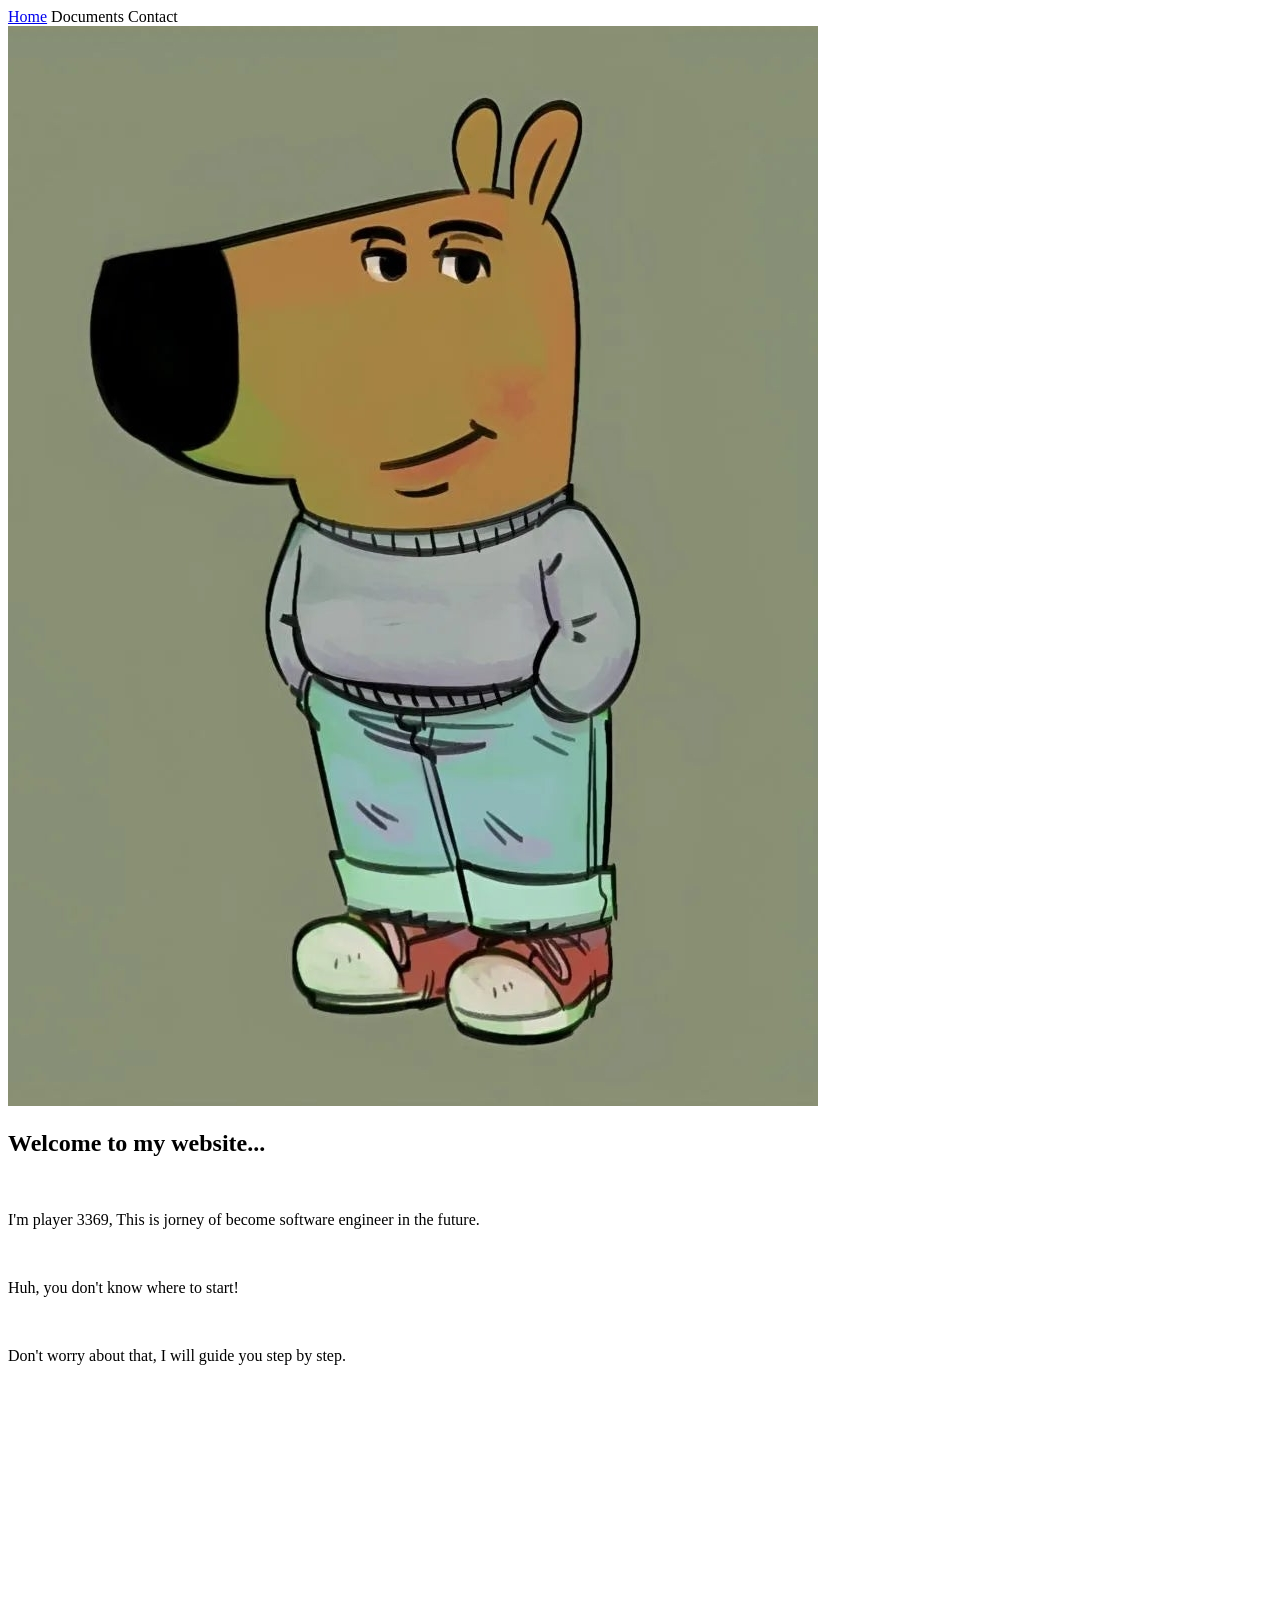
==== Portfolio/index.html @ 92fe3004 "Update web" ====
<!DOCTYPE html>
<html lang="en">
<head>
    <meta charset="UTF-8">
    <meta name="viewport" content="width=device-width, initial-scale=1.0">
    <meta name="author" content="Detbeed">
    <meta name="purpose" content="practice and learning design">
    <link rel="stylesheet" href="./CSS/index.css">
    <title>Detbeed</title>
    <!-- <script src="https://unpkg.com/bpmn-js@8.7.0/dist/bpmn-viewer.development.js"></script> -->
    <script src="JS/index.js"></script>
  </head>
<body>
    <header>
        <!-- <h1>Welcome</h1> -->
        <nav>
            <span> <a href="#HOME">Home</a></span>
            <span>Documents</span>
            <span>Contact</span>
        </nav>
        <!-- <div class="block"></div> -->
    </header>
    <main>
        <section id="HOME">
            <div class="div-flex-box">
                <div class="container">
                    <img src="Images/Admin.jpg" alt="Detbeed" id="user_img"> 
                </div>
                <div class="container block-text">
                <h2>Welcome to my website...</h2>
                <br>
                <p>I'm player 3369, This is jorney of become software engineer
                    in the future. 
                </p><br>
                <p>Huh, you don't know where to start!</p><br>
                <p>Don't worry about that, I will guide you step by step.</p>
                </div>
            </div>
        </section>
        <div class="flex">
          <canvas id="tutorial" width="800px" height="500"></canvas>
        </div>
        <section id="doc">
                <div class="block">
                  <canvas contextmenu="Goals">
                    <h2>Goals</h2>
                  </canvas>
                  <canvas>
                    <h2>Process</h2>
                  </canvas>
                  <canvas>
                    <h2>Work flow</h2>
                  </canvas>
                  <canvas>
                    <h2>Mindset</h2>
                  </canvas>

                </div>
                
        </section>
        <section></section>
    </main>
</body>
</html>
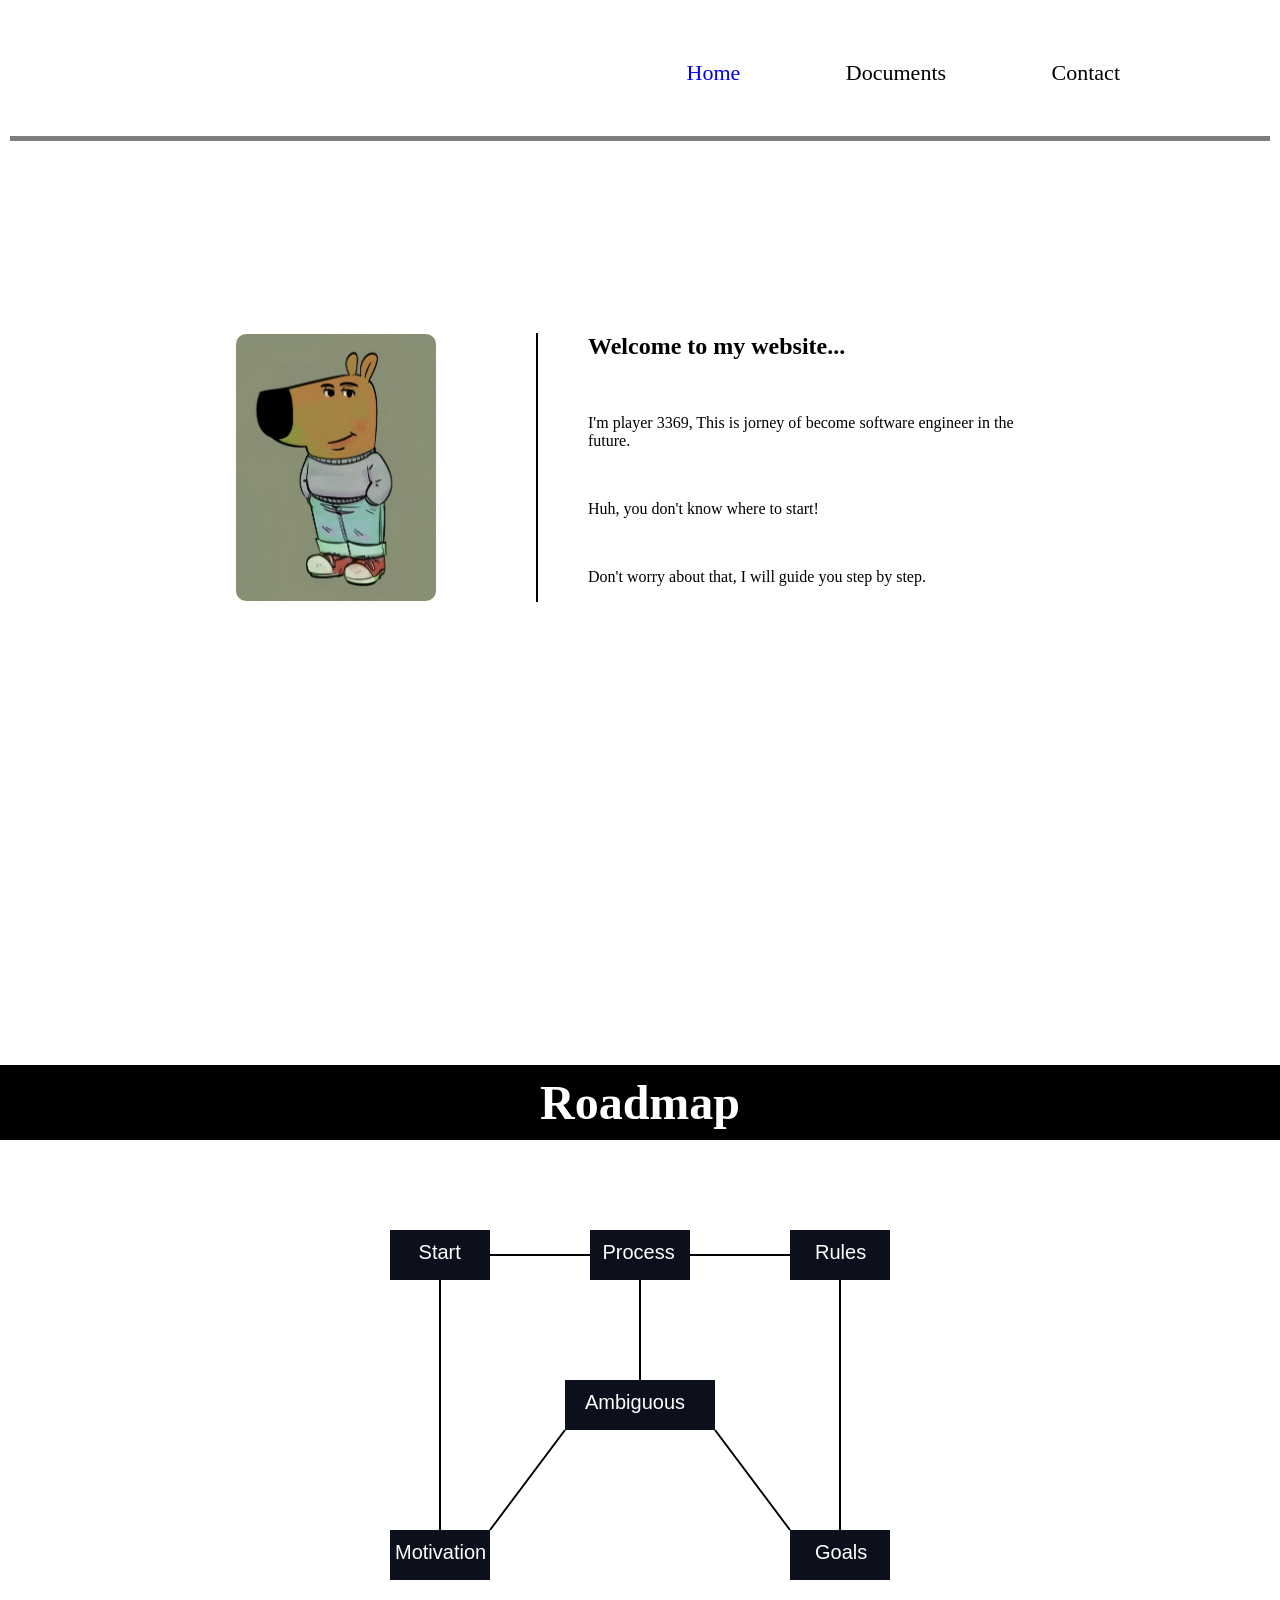
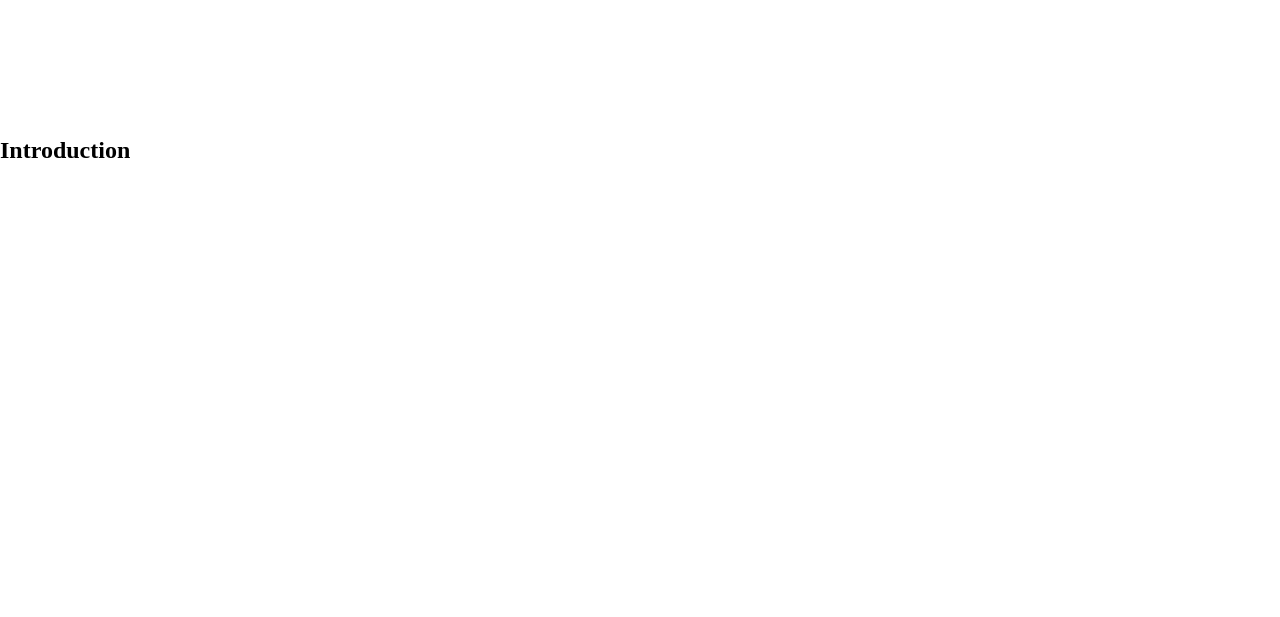
==== commit ed88acb6: "Add function lineText" ====
--- a/Portfolio/index.html
+++ b/Portfolio/index.html
@@ -37,28 +37,17 @@
                 </div>
             </div>
         </section>
-        <div class="flex">
-          <canvas id="tutorial" width="800px" height="500"></canvas>
-        </div>
-        <section id="doc">
-                <div class="block">
-                  <canvas contextmenu="Goals">
-                    <h2>Goals</h2>
-                  </canvas>
-                  <canvas>
-                    <h2>Process</h2>
-                  </canvas>
-                  <canvas>
-                    <h2>Work flow</h2>
-                  </canvas>
-                  <canvas>
-                    <h2>Mindset</h2>
-                  </canvas>
-
-                </div>
-                
+        <section id="roadmap">
+          <h1 class="roadmap-h1">Roadmap</h1>
+          <div class="line"></div>
+          <div class="flex">           
+            <canvas id="tutorial" width="800px" height="500"></canvas>
+          </div>
         </section>
-        <section></section>
-    </main>
+        <section id="Introduction">
+          <h1>Introduction</h1>
+          <div class="line"></div>
+        </section>
+      </main>
 </body>
 </html>
--- a/Portfolio/CSS/index.css
+++ b/Portfolio/CSS/index.css
@@ -0,0 +1,151 @@
+:root{
+    --x : 10px;
+    --larg-x: 50px;
+    --larg-larg-x: 8rem;
+    --h : 22px;
+    --larg-h: 110px;
+    --larg-larg-h: 12rem;
+    /* --background-hacker-color: rgb(11, 17, 10); */
+    /* --text-hacker-color: rgb(32, 220, 42); */
+    --purple-color: rgb(136, 61, 242);
+
+}
+*{
+    body, html{
+        font-family: 'JetBrains Mono Regular';
+        margin:0;
+        /* background-color: var(--purple-color); */
+        /* color:beige; */
+    }
+    header{
+        /* font-size: var(--larg-x); */
+        padding:var(--x);
+        padding-bottom:0;
+        
+        position: relative;
+       
+        /* color:aliceblue; */
+            
+    }
+    nav{
+        margin-bottom:0;
+    }
+    img{
+        width:200px;
+        border-radius:var(--x);
+    }
+    h2{
+        margin-top:0;
+    }
+    a{
+        text-decoration: none;
+    }
+    section{
+        width:100%;
+        height:500px;
+        padding-top:var(--larg-larg-h);
+        /* background-color: red; */
+    }
+}
+.line{
+    width: 0;
+    height:10px;
+    background: red;
+    transition: width 1s;
+}
+.flex{
+    display: flex;
+}
+/* Header - Nav */
+nav{
+    font-size: var(--h);
+    padding: var(--larg-x);
+    margin-bottom:0;
+    text-align: end;
+    border-bottom: 5px solid rgba(0, 0, 0, 0.511);
+    
+}
+nav>span{
+    margin-right: var(--larg-x);
+    padding-right:var(--larg-x);
+    border-right: 2px solid var(--text-hacker-color);
+}
+a:active{
+    color:var(--purple-color);
+}
+a:visited{
+    color:rgba(0, 0, 0, 0.853);
+}
+
+/* Body */
+#user_img{
+    height:100%;
+    /* position: absolute; */
+    
+}
+.div-flex-box{
+    display: flex;
+    align-items: center;
+    justify-content: center;
+    flex-grow: 1;
+    width:80%;
+    /* margin-top:var(--larg-larg-x); */
+}
+.container{
+    width:100%;
+    /* height:300px; */
+    margin:0;
+    padding:0;
+    justify-content: end;
+    display: flex;
+}
+.container:last-child{
+    padding:0;
+
+    margin-left:100px;
+    padding-left:var(--larg-x);
+    
+    justify-content: start;   
+    border-left:2px solid black;
+}
+.block-text{
+    display: block;
+}
+/* Documents */
+section#doc{
+    padding:0;
+    margin-top: var(--larg-x);
+    color:white;
+    height:600px;
+}
+
+.block{
+    width: 100%;
+    height:100%;
+    position: relative;
+    background-color: red;
+    margin:0;
+    /* position: absolute; */
+    display: flex;
+    justify-content: space-between;
+    align-items: center;
+}
+
+
+/* roadmap */
+section#roadmap h1{
+    font-size: 3rem;
+    text-align: center;
+    background-color: black;
+    color:white;
+    padding-top: var(--x);
+    padding-bottom: var(--x);
+    margin-bottom:0;
+}
+
+canvas{
+    /* border: 1px solid black; */
+    /* background-color: black; */
+    color:white; 
+    margin: auto;
+}
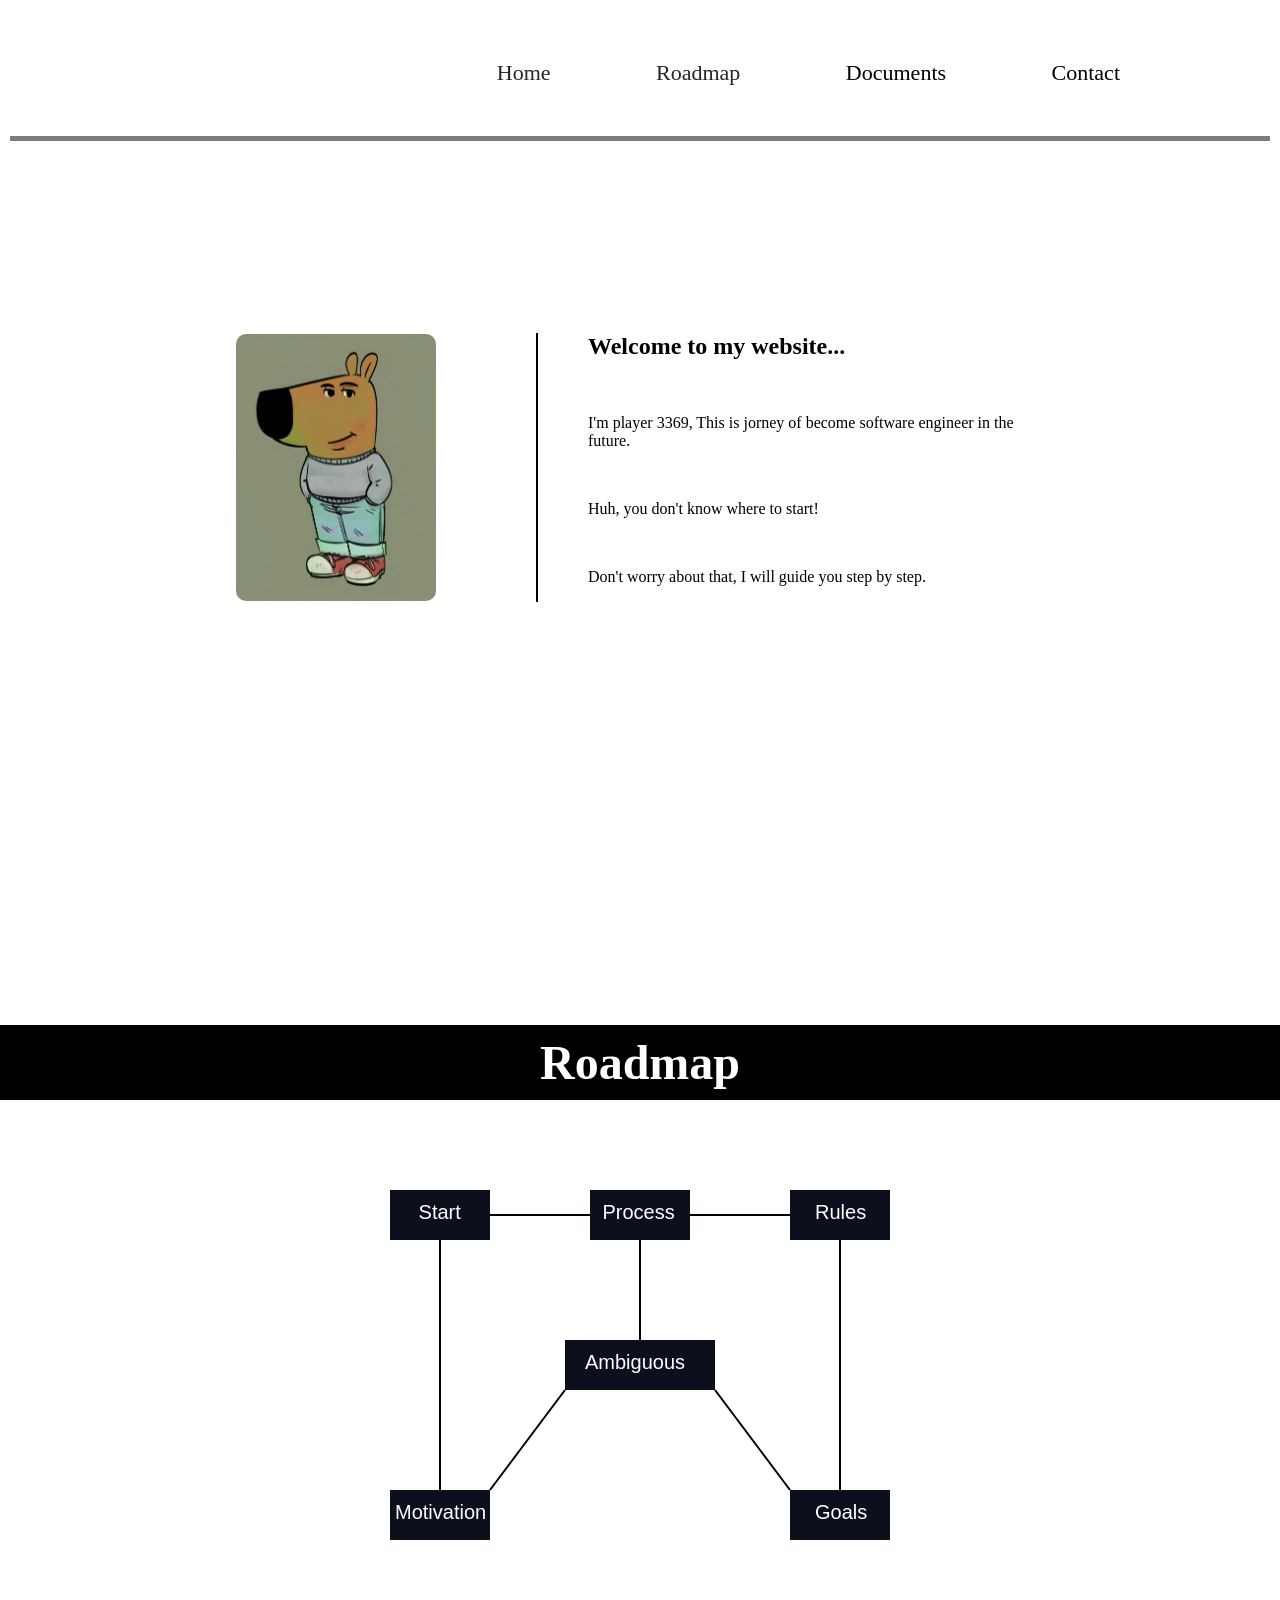
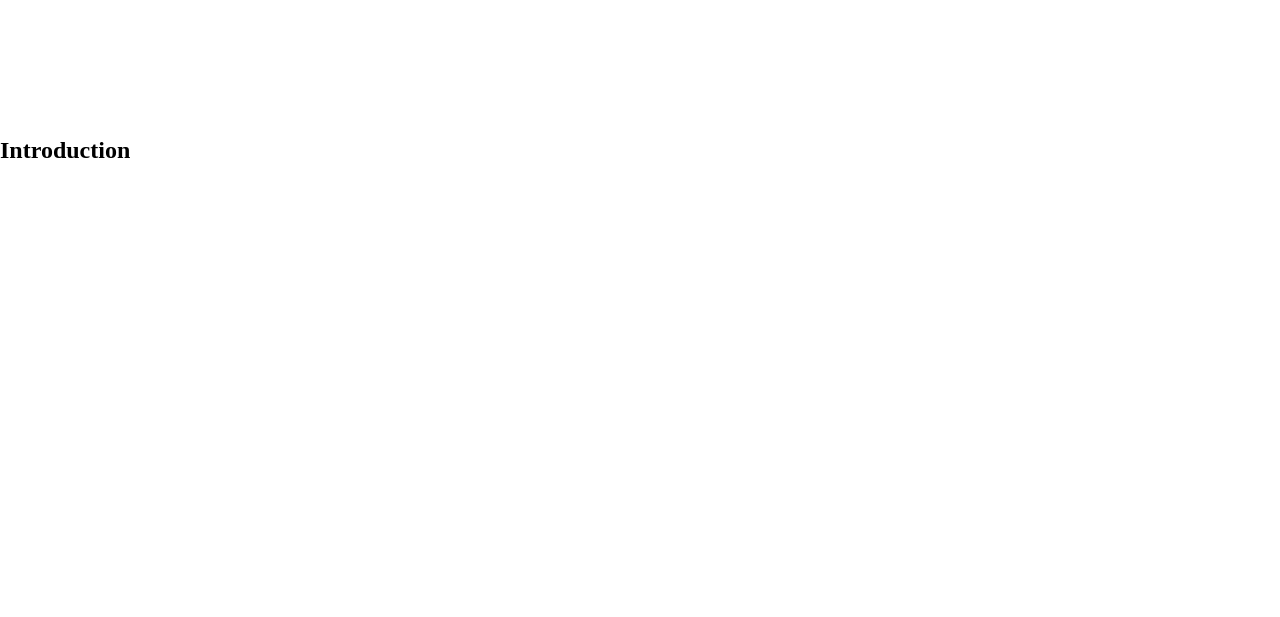
==== commit 3829e968: "Add smooth-scroll" ====
--- a/Portfolio/index.html
+++ b/Portfolio/index.html
@@ -14,7 +14,8 @@
     <header>
         <!-- <h1>Welcome</h1> -->
         <nav>
-            <span> <a href="#HOME">Home</a></span>
+            <span><a class ="smooth-scroll" href="#HOME">Home</a></span>
+            <span><a class ="smooth-scroll" href="#roadmap">Roadmap</a></span>
             <span>Documents</span>
             <span>Contact</span>
         </nav>
--- a/Portfolio/CSS/index.css
+++ b/Portfolio/CSS/index.css
@@ -8,6 +8,7 @@
     /* --background-hacker-color: rgb(11, 17, 10); */
     /* --text-hacker-color: rgb(32, 220, 42); */
     --purple-color: rgb(136, 61, 242);
+    --text-color :rgba(0, 0, 0, 0.853);
 
 }
 *{
@@ -39,6 +40,7 @@
     }
     a{
         text-decoration: none;
+        color:var(--text-color);
     }
     section{
         width:100%;
@@ -74,10 +76,14 @@
     color:var(--purple-color);
 }
 a:visited{
-    color:rgba(0, 0, 0, 0.853);
+    color:var(--text-color);
 }
 
 /* Body */
+/* HOME */
+section#HOME{
+    margin-bottom:var(--larg-larg-h);
+}
 #user_img{
     height:100%;
     /* position: absolute; */
@@ -133,6 +139,9 @@
 
 
 /* roadmap */
+section#roadmap{
+    padding-top:0;
+}
 section#roadmap h1{
     font-size: 3rem;
     text-align: center;
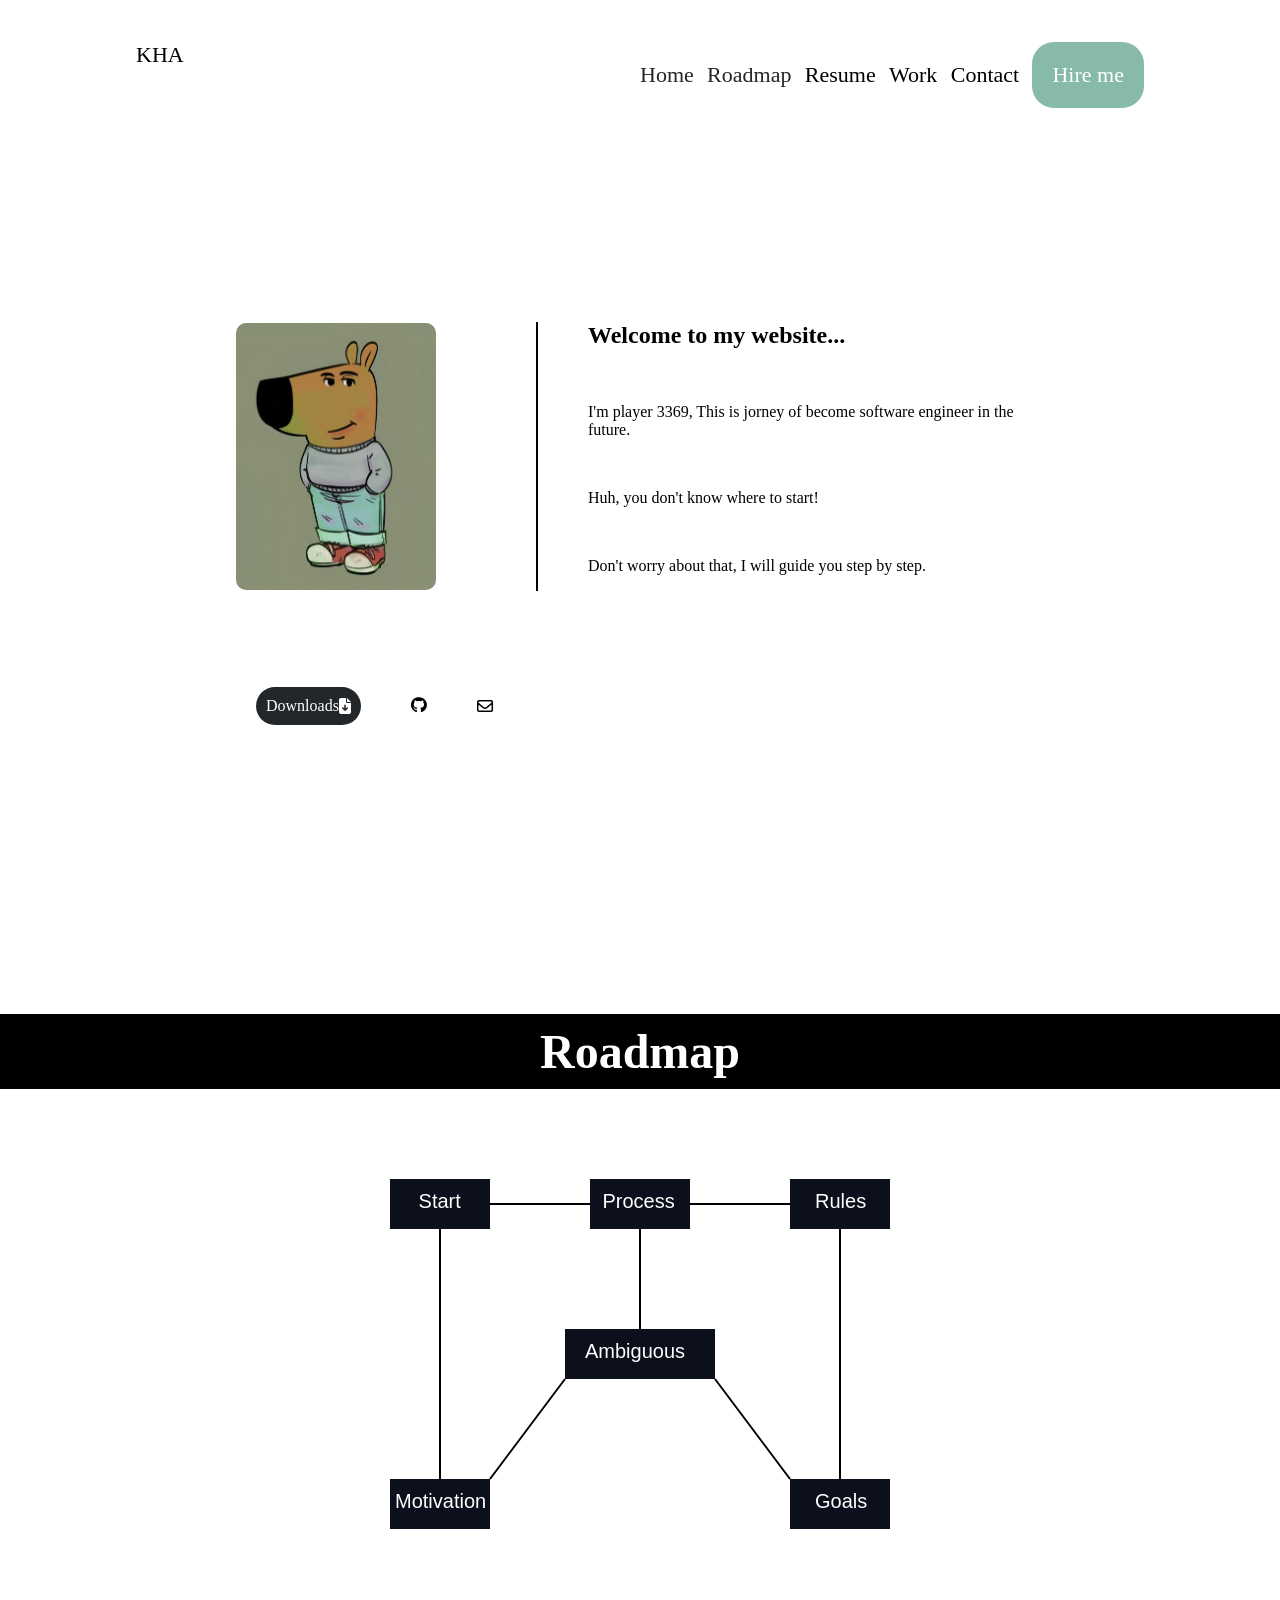
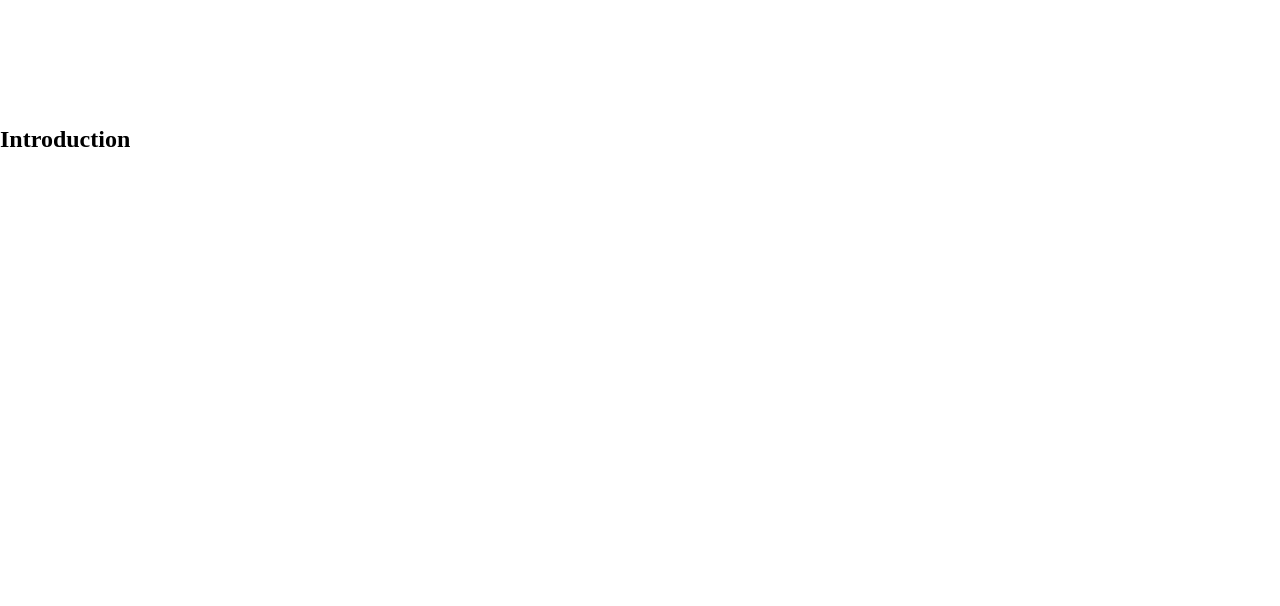
==== commit 310ff563: "Update web" ====
--- a/Portfolio/index.html
+++ b/Portfolio/index.html
@@ -6,7 +6,9 @@
     <meta name="author" content="Detbeed">
     <meta name="purpose" content="practice and learning design">
     <link rel="stylesheet" href="./CSS/index.css">
-    <title>Detbeed</title>
+    <link rel="shotcut icon" href="Images/logo.png">
+    <link rel="stylesheet" href="https://cdnjs.cloudflare.com/ajax/libs/font-awesome/6.7.2/css/all.min.css" integrity="sha512-Evv84Mr4kqVGRNSgIGL/F/aIDqQb7xQ2vcrdIwxfjThSH8CSR7PBEakCr51Ck+w+/U6swU2Im1vVX0SVk9ABhg==" crossorigin="anonymous" referrerpolicy="no-referrer" />
+    <title>No Times</title>
     <!-- <script src="https://unpkg.com/bpmn-js@8.7.0/dist/bpmn-viewer.development.js"></script> -->
     <script src="JS/index.js"></script>
   </head>
@@ -14,16 +16,23 @@
     <header>
         <!-- <h1>Welcome</h1> -->
         <nav>
-            <span><a class ="smooth-scroll" href="#HOME">Home</a></span>
-            <span><a class ="smooth-scroll" href="#roadmap">Roadmap</a></span>
-            <span>Documents</span>
-            <span>Contact</span>
+          <div class="flex flex-first">
+            <div>KHA</div>
+            <div class="flex flex-nav">
+              <span><a class ="smooth-scroll" href="#HOME">Home</a></span>
+              <span><a class ="smooth-scroll" href="#roadmap">Roadmap</a></span>
+              <span>Resume</span>
+              <span>Work</span>
+              <span>Contact</span>
+              <span id="hire-me">Hire me</span>
+            </div>
+          </div>
         </nav>
         <!-- <div class="block"></div> -->
     </header>
     <main>
         <section id="HOME">
-            <div class="div-flex-box">
+            <div class="flex flex-div-box">
                 <div class="container">
                     <img src="Images/Admin.jpg" alt="Detbeed" id="user_img"> 
                 </div>
@@ -36,6 +45,11 @@
                 <p>Huh, you don't know where to start!</p><br>
                 <p>Don't worry about that, I will guide you step by step.</p>
                 </div>
+            </div>
+            <div class="flex block">
+                <div class="flex-block flex">Downloads <i class="fa-solid fa-file-arrow-down"></i></div>
+                <div class="flex-block"><i class="fa-brands fa-github"></i></div>
+                <div class="flex-block flex"><i class="fa-regular fa-envelope"></i></div>
             </div>
         </section>
         <section id="roadmap">
--- a/Portfolio/CSS/index.css
+++ b/Portfolio/CSS/index.css
@@ -1,7 +1,7 @@
 :root{
     --x : 10px;
     --larg-x: 50px;
-    --larg-larg-x: 8rem;
+    --larg-larg-x: 6rem;
     --h : 22px;
     --larg-h: 110px;
     --larg-larg-h: 12rem;
@@ -9,7 +9,8 @@
     /* --text-hacker-color: rgb(32, 220, 42); */
     --purple-color: rgb(136, 61, 242);
     --text-color :rgba(0, 0, 0, 0.853);
-
+    --span-background-color: rgb(135, 186, 171);
+    --block-color: rgb(35, 39, 42);
 }
 *{
     body, html{
@@ -30,6 +31,10 @@
     }
     nav{
         margin-bottom:0;
+        width:80%;
+        margin:auto;
+        padding-top:var(--h);
+        margin-top:var(--x);
     }
     img{
         width:200px;
@@ -58,13 +63,23 @@
 .flex{
     display: flex;
 }
+.flex-first{
+    justify-content: space-between;
+    width: 100%;
+}
+.flex-nav{
+    justify-content: space-between;
+    width:50%;
+    align-content: center;
+    align-items: center;
+}
 /* Header - Nav */
 nav{
     font-size: var(--h);
-    padding: var(--larg-x);
+    padding: var(--h);
     margin-bottom:0;
     text-align: end;
-    border-bottom: 5px solid rgba(0, 0, 0, 0.511);
+    /* border-bottom: 5px solid rgba(0, 0, 0, 0.511); */
     
 }
 nav>span{
@@ -78,24 +93,48 @@
 a:visited{
     color:var(--text-color);
 }
-
+span#hire-me{
+    background-color: var(--span-background-color);
+    padding:20px;
+    border-radius:var(--h);
+    color:white;
+}
 /* Body */
 /* HOME */
 section#HOME{
     margin-bottom:var(--larg-larg-h);
+    
 }
 #user_img{
     height:100%;
     /* position: absolute; */
     
 }
-.div-flex-box{
-    display: flex;
+.flex-div-box{
     align-items: center;
     justify-content: center;
     flex-grow: 1;
     width:80%;
+    margin-bottom: var(--larg-larg-x);
     /* margin-top:var(--larg-larg-x); */
+}
+.flex-block{
+    align-content: center;
+    align-items: center;
+    margin-right:var(--larg-x);
+    /* background-color: var(--block-color); */
+    /* color:white; */
+    font-size:16px;
+    border-radius: 25px;
+}
+.flex-block:first-child{
+    background-color: var(--block-color);
+    color:white;
+    padding:10px;
+}
+.block{
+    width:60%;
+    margin:auto;
 }
 .container{
     width:100%;
@@ -125,17 +164,7 @@
     height:600px;
 }
 
-.block{
-    width: 100%;
-    height:100%;
-    position: relative;
-    background-color: red;
-    margin:0;
-    /* position: absolute; */
-    display: flex;
-    justify-content: space-between;
-    align-items: center;
-}
+
 
 
 /* roadmap */
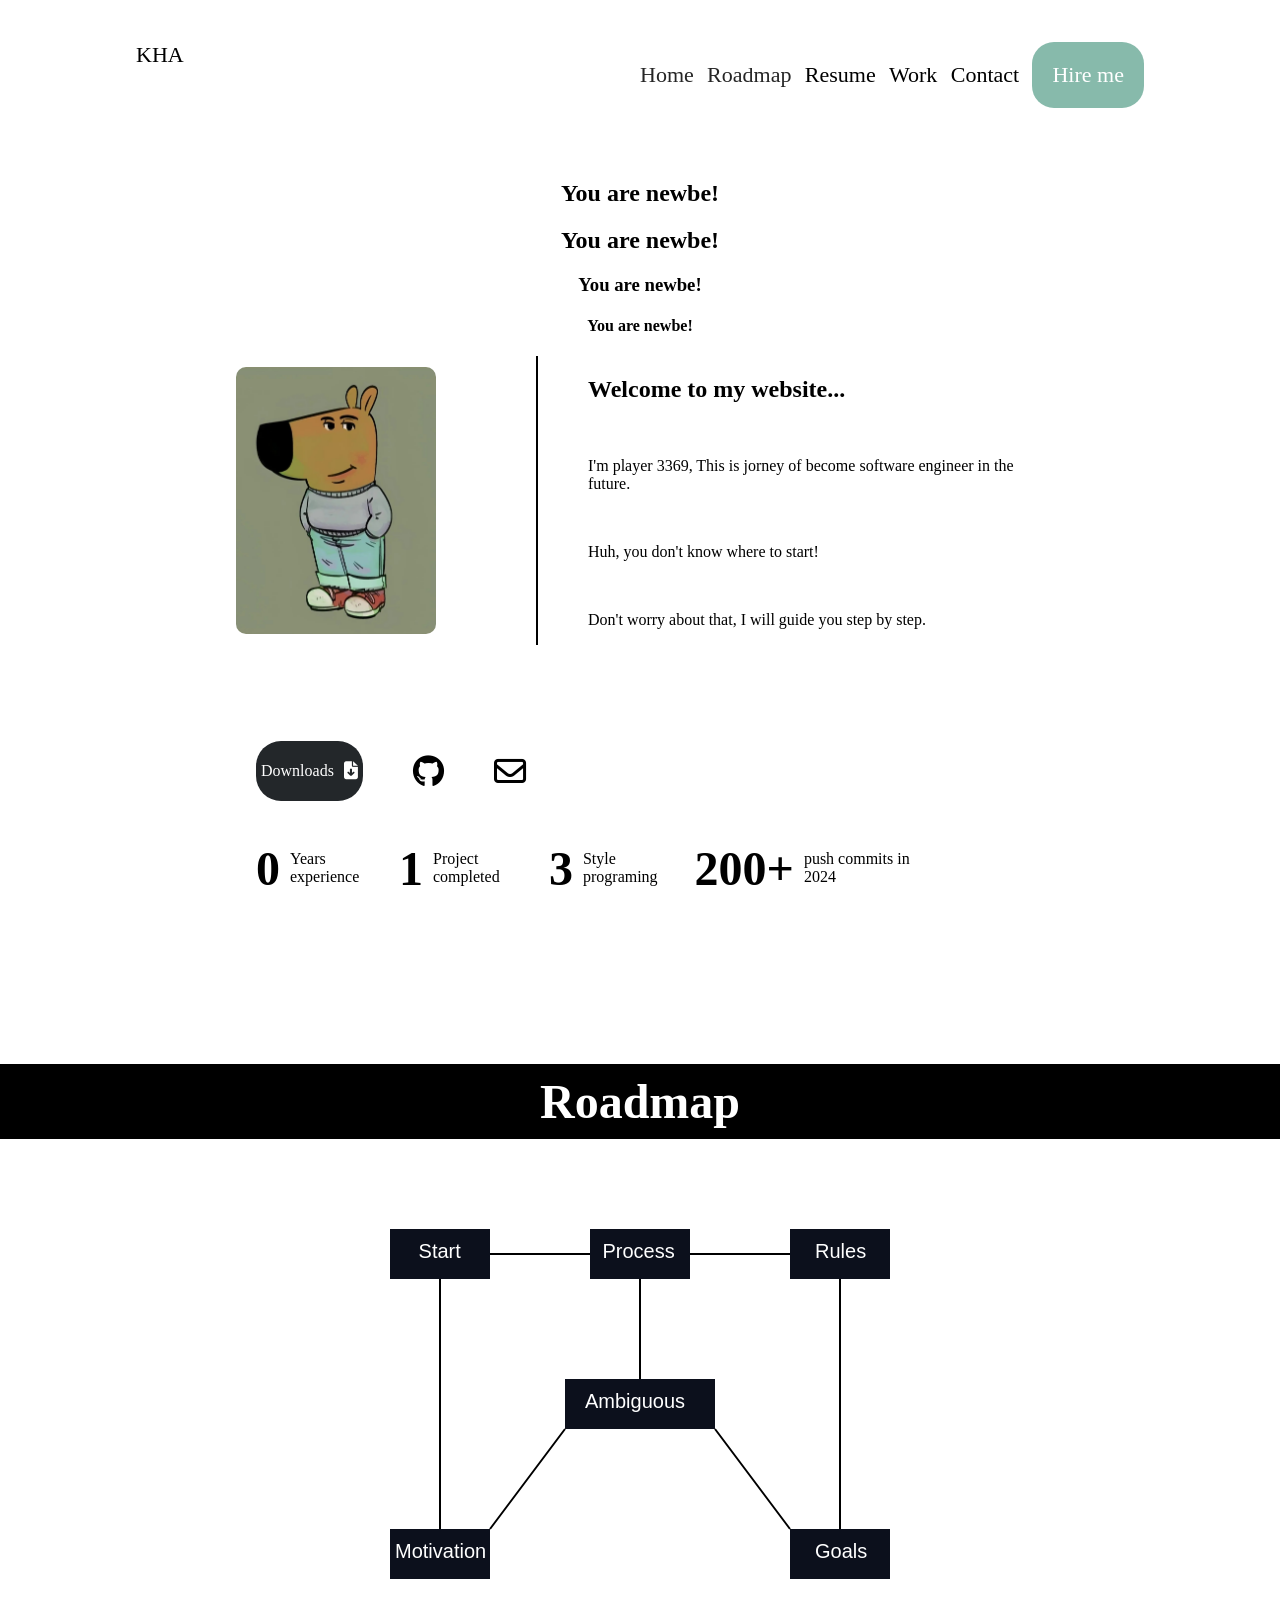
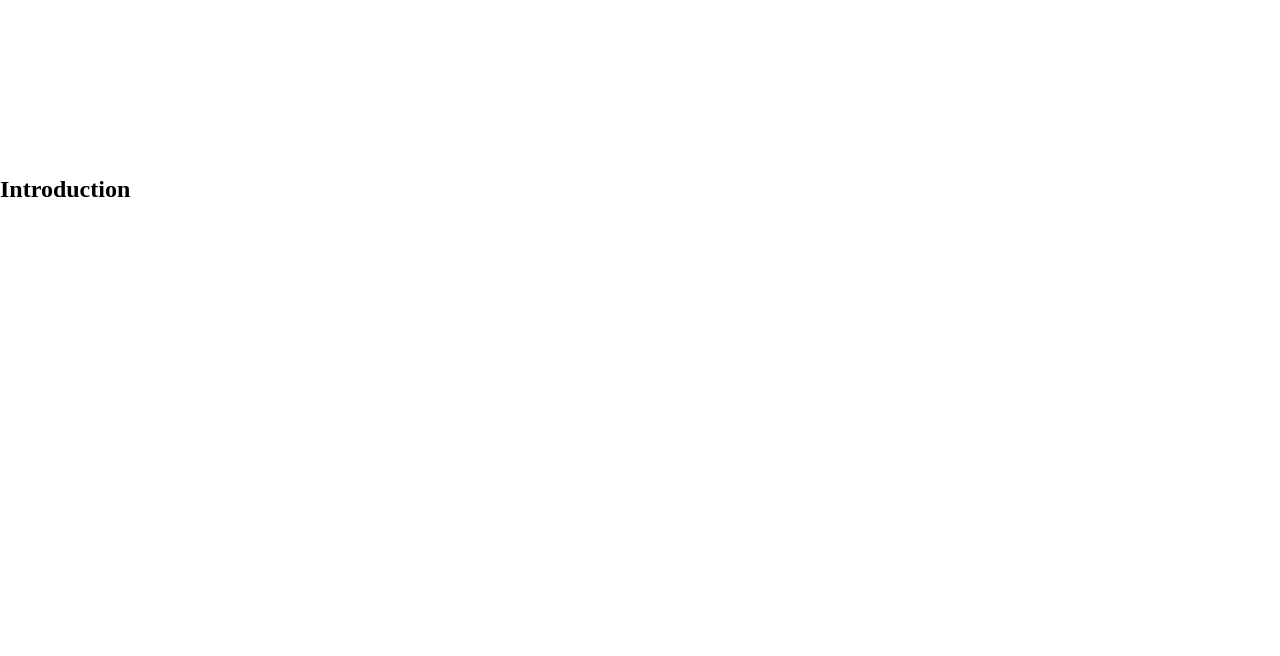
==== commit ef80af1c: "Update" ====
--- a/Portfolio/index.html
+++ b/Portfolio/index.html
@@ -32,12 +32,20 @@
     </header>
     <main>
         <section id="HOME">
+          <div style="text-align: center">
+              <h2>You are newbe!</h2>
+              <h1>You are newbe!</h1>
+              <h3>You are newbe!</h3>
+              <h4>You are newbe!</h4>
+          </div>
+
             <div class="flex flex-div-box">
+              
                 <div class="container">
                     <img src="Images/Admin.jpg" alt="Detbeed" id="user_img"> 
                 </div>
                 <div class="container block-text">
-                <h2>Welcome to my website...</h2>
+                <h1>Welcome to my website...</h1>
                 <br>
                 <p>I'm player 3369, This is jorney of become software engineer
                     in the future. 
@@ -47,9 +55,27 @@
                 </div>
             </div>
             <div class="flex block">
-                <div class="flex-block flex">Downloads <i class="fa-solid fa-file-arrow-down"></i></div>
+                <div class="flex-block flex"><p>Downloads</p><i style="margin-left: 10px; font-size:18px" class="fa-solid fa-file-arrow-down"></i></div>
                 <div class="flex-block"><i class="fa-brands fa-github"></i></div>
                 <div class="flex-block flex"><i class="fa-regular fa-envelope"></i></div>
+            </div>
+            <div class="flex block">
+              <div class="flex">
+                <h1 class="ex">0</h1>
+                <div class="flex-ex flex">Years experience</div>
+              </div>
+              <div class="flex">
+                <h1 class="ex">1</h1>
+                <div class="flex-ex flex">Project completed</div>
+              </div>
+              <div class="flex">
+                <h1 class="ex">3</h1>
+                <div class="flex-ex flex">Style programing</div>
+              </div>
+              <div class="flex">
+                <h1 class="ex">200+</h1>
+                <div class="flex-ex flex">push commits in 2024</div>
+              </div>
             </div>
         </section>
         <section id="roadmap">
--- a/Portfolio/CSS/index.css
+++ b/Portfolio/CSS/index.css
@@ -103,7 +103,11 @@
 /* HOME */
 section#HOME{
     margin-bottom:var(--larg-larg-h);
-    
+    padding-top:var(--larg-x);
+    padding-bottom:var(--larg-larg-h); 
+}
+i{
+    font-size:32px;
 }
 #user_img{
     height:100%;
@@ -130,12 +134,13 @@
 .flex-block:first-child{
     background-color: var(--block-color);
     color:white;
-    padding:10px;
+    padding:5px;
 }
 .block{
     width:60%;
     margin:auto;
 }
+
 .container{
     width:100%;
     /* height:300px; */
@@ -163,8 +168,14 @@
     color:white;
     height:600px;
 }
-
-
+.ex{
+    font-size:48px;
+}
+.flex-ex{
+    width:50%;
+    margin-left:var(--x);
+    align-items: center;
+}
 
 
 /* roadmap */
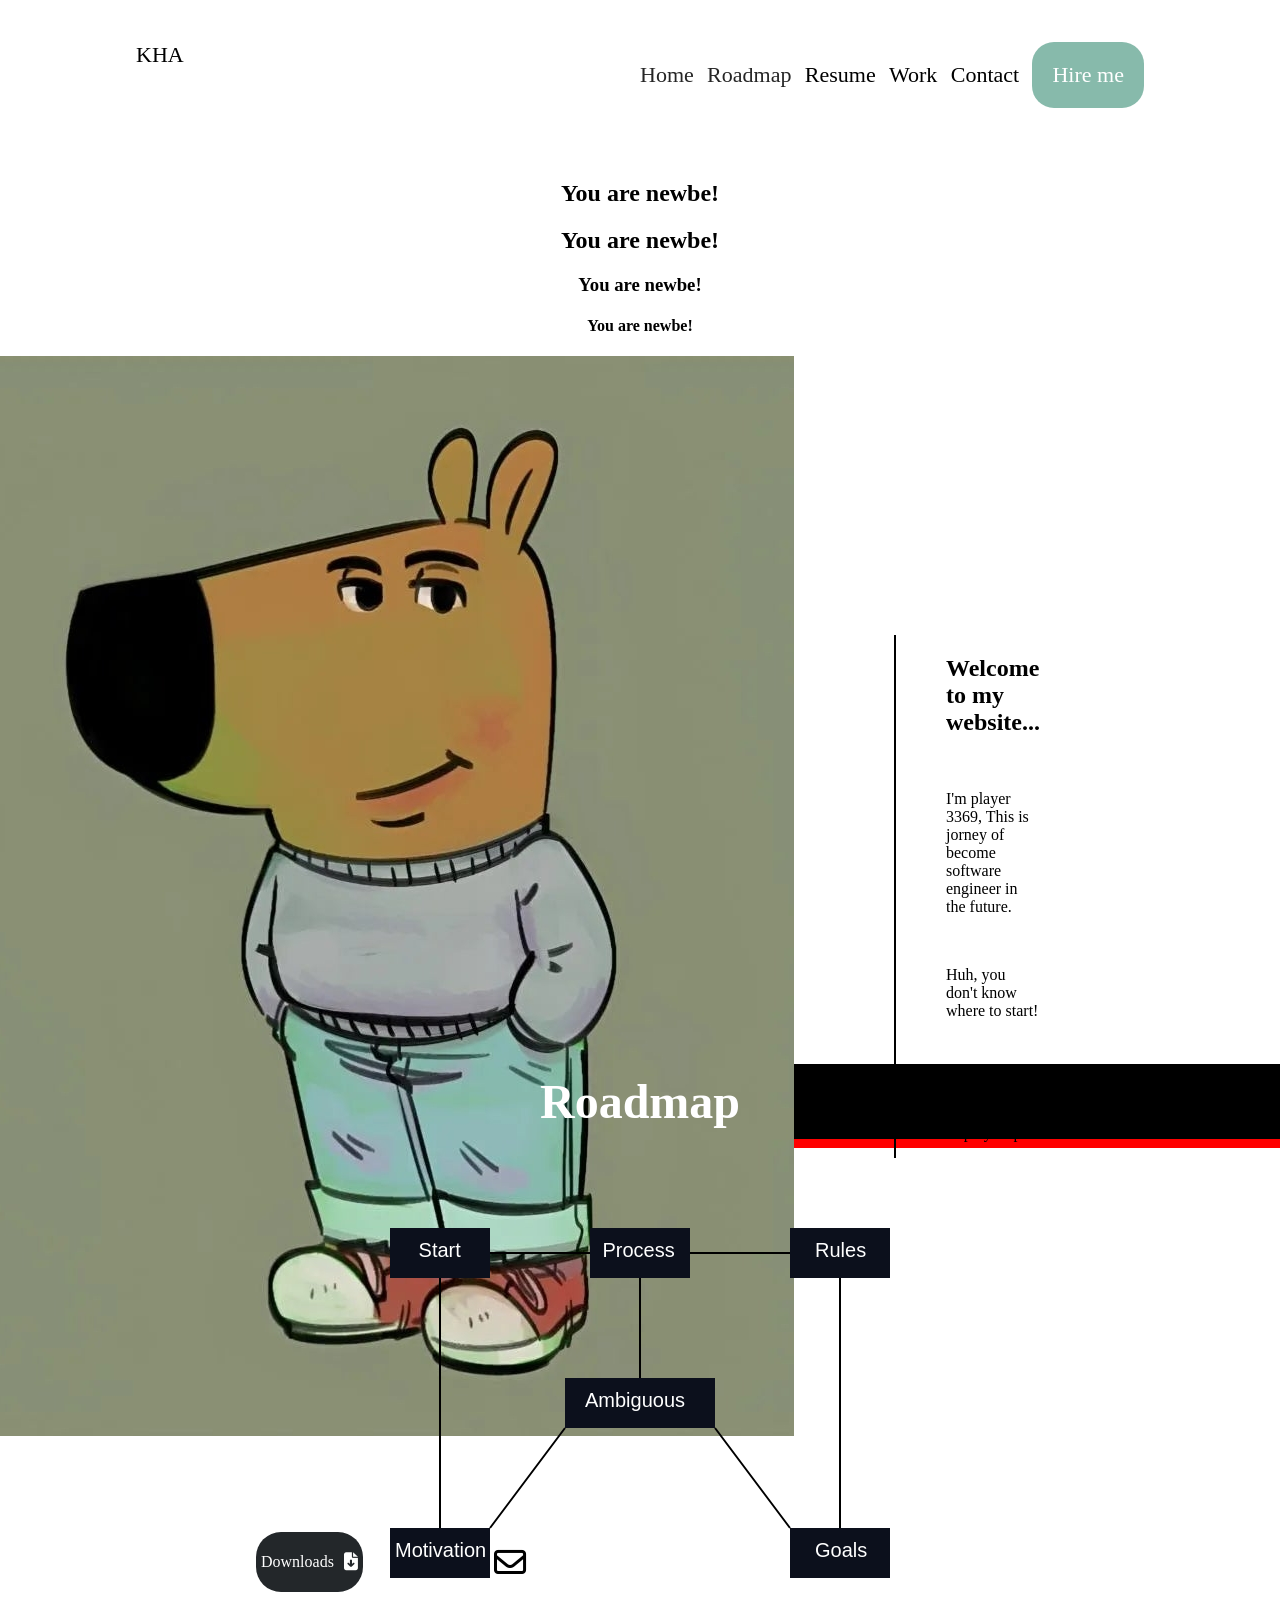
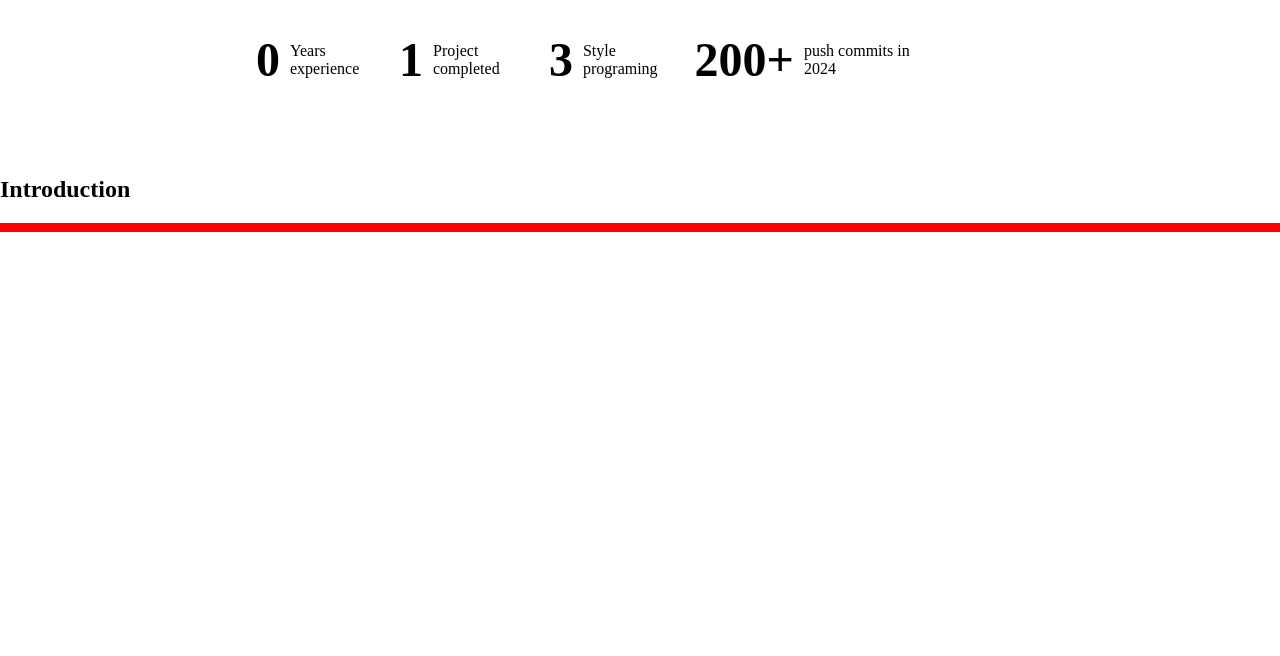
==== commit 9a35b1f9: "add grid css to design web" ====
--- a/Portfolio/index.html
+++ b/Portfolio/index.html
@@ -5,6 +5,7 @@
     <meta name="viewport" content="width=device-width, initial-scale=1.0">
     <meta name="author" content="Detbeed">
     <meta name="purpose" content="practice and learning design">
+    <link rel="stylesheet" href="CSS/reset.css">
     <link rel="stylesheet" href="./CSS/index.css">
     <link rel="shotcut icon" href="Images/logo.png">
     <link rel="stylesheet" href="https://cdnjs.cloudflare.com/ajax/libs/font-awesome/6.7.2/css/all.min.css" integrity="sha512-Evv84Mr4kqVGRNSgIGL/F/aIDqQb7xQ2vcrdIwxfjThSH8CSR7PBEakCr51Ck+w+/U6swU2Im1vVX0SVk9ABhg==" crossorigin="anonymous" referrerpolicy="no-referrer" />
--- a/Portfolio/CSS/index.css
+++ b/Portfolio/CSS/index.css
@@ -1,68 +1,11 @@
-:root{
-    --x : 10px;
-    --larg-x: 50px;
-    --larg-larg-x: 6rem;
-    --h : 22px;
-    --larg-h: 110px;
-    --larg-larg-h: 12rem;
-    /* --background-hacker-color: rgb(11, 17, 10); */
-    /* --text-hacker-color: rgb(32, 220, 42); */
-    --purple-color: rgb(136, 61, 242);
-    --text-color :rgba(0, 0, 0, 0.853);
-    --span-background-color: rgb(135, 186, 171);
-    --block-color: rgb(35, 39, 42);
+
+.line{
+    width: -1;
+    height:9px;
+    background: red;
+    transition: width 0s;
 }
-*{
-    body, html{
-        font-family: 'JetBrains Mono Regular';
-        margin:0;
-        /* background-color: var(--purple-color); */
-        /* color:beige; */
-    }
-    header{
-        /* font-size: var(--larg-x); */
-        padding:var(--x);
-        padding-bottom:0;
-        
-        position: relative;
-       
-        /* color:aliceblue; */
-            
-    }
-    nav{
-        margin-bottom:0;
-        width:80%;
-        margin:auto;
-        padding-top:var(--h);
-        margin-top:var(--x);
-    }
-    img{
-        width:200px;
-        border-radius:var(--x);
-    }
-    h2{
-        margin-top:0;
-    }
-    a{
-        text-decoration: none;
-        color:var(--text-color);
-    }
-    section{
-        width:100%;
-        height:500px;
-        padding-top:var(--larg-larg-h);
-        /* background-color: red; */
-    }
-}
-.line{
-    width: 0;
-    height:10px;
-    background: red;
-    transition: width 1s;
-}
-.flex{
-    display: flex;
-}
+
 .flex-first{
     justify-content: space-between;
     width: 100%;
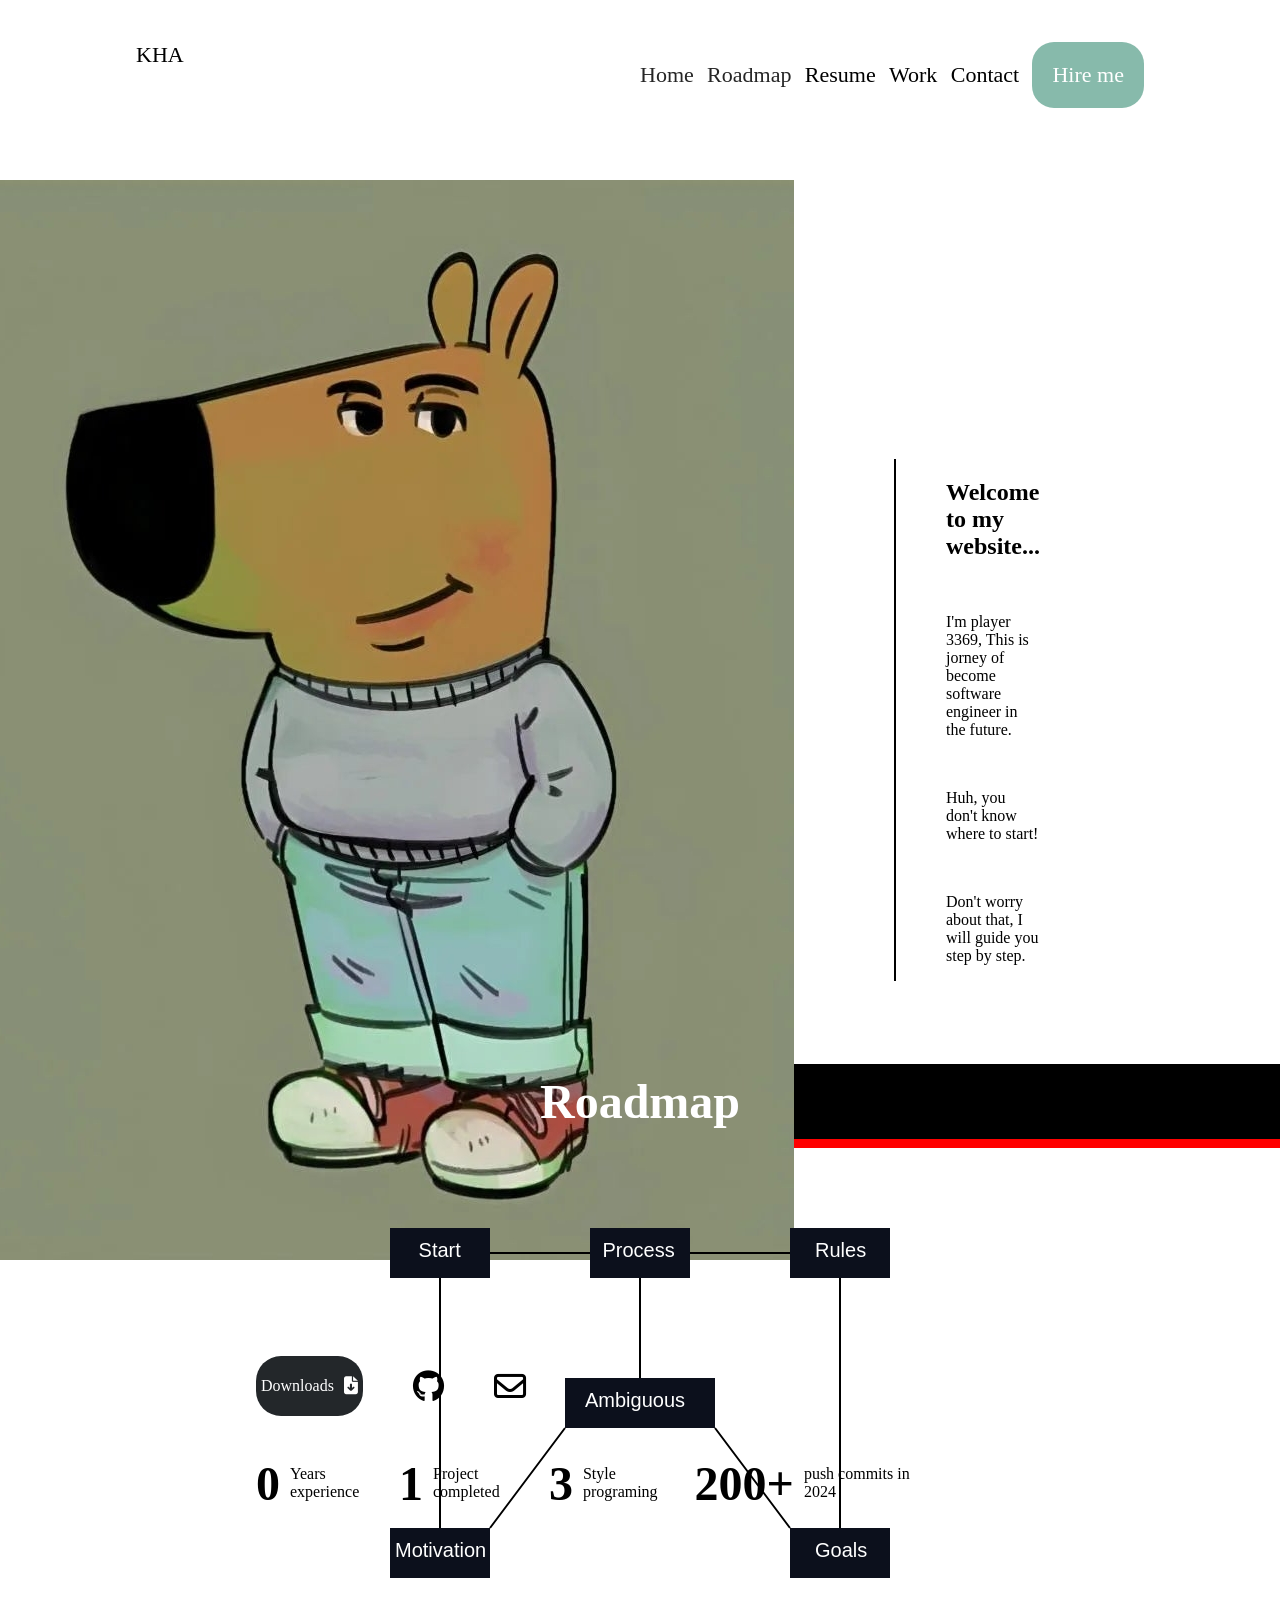
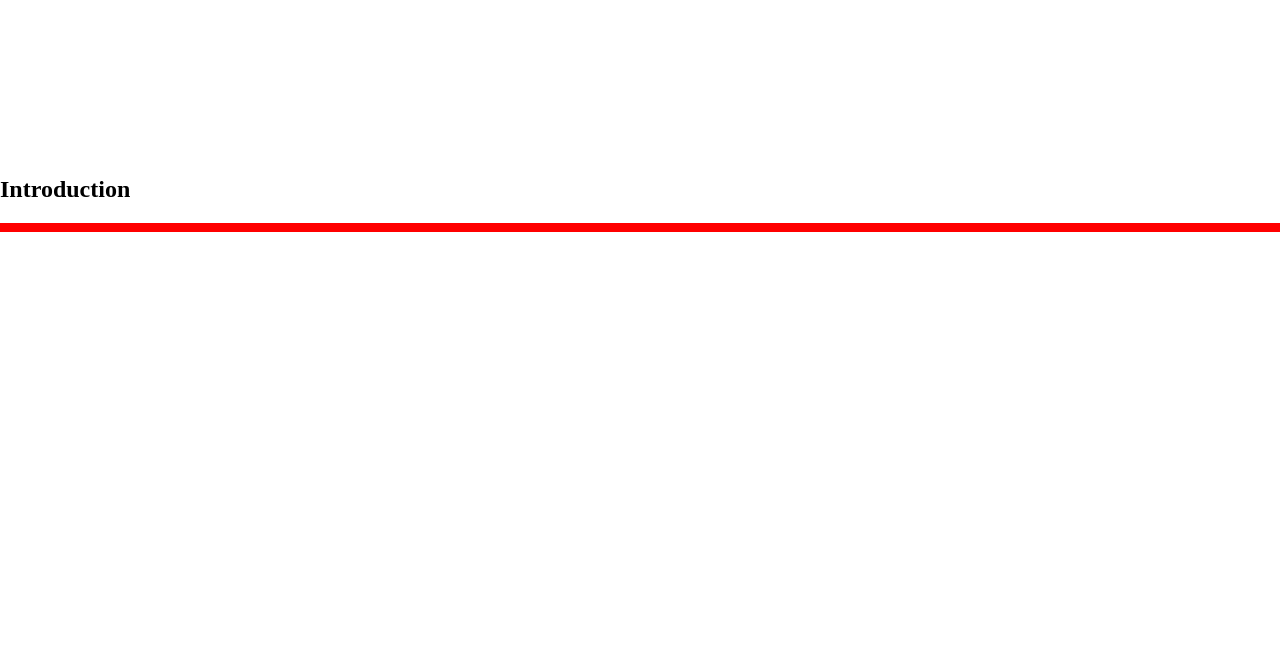
==== commit f949696d: "Add new intro" ====
--- a/Portfolio/index.html
+++ b/Portfolio/index.html
@@ -1,95 +1,92 @@
-<!DOCTYPE html>
-<html lang="en">
-<head>
-    <meta charset="UTF-8">
-    <meta name="viewport" content="width=device-width, initial-scale=1.0">
-    <meta name="author" content="Detbeed">
-    <meta name="purpose" content="practice and learning design">
-    <link rel="stylesheet" href="CSS/reset.css">
-    <link rel="stylesheet" href="./CSS/index.css">
-    <link rel="shotcut icon" href="Images/logo.png">
-    <link rel="stylesheet" href="https://cdnjs.cloudflare.com/ajax/libs/font-awesome/6.7.2/css/all.min.css" integrity="sha512-Evv84Mr4kqVGRNSgIGL/F/aIDqQb7xQ2vcrdIwxfjThSH8CSR7PBEakCr51Ck+w+/U6swU2Im1vVX0SVk9ABhg==" crossorigin="anonymous" referrerpolicy="no-referrer" />
-    <title>No Times</title>
-    <!-- <script src="https://unpkg.com/bpmn-js@8.7.0/dist/bpmn-viewer.development.js"></script> -->
-    <script src="JS/index.js"></script>
-  </head>
-<body>
-    <header>
-        <!-- <h1>Welcome</h1> -->
-        <nav>
-          <div class="flex flex-first">
-            <div>KHA</div>
-            <div class="flex flex-nav">
-              <span><a class ="smooth-scroll" href="#HOME">Home</a></span>
-              <span><a class ="smooth-scroll" href="#roadmap">Roadmap</a></span>
-              <span>Resume</span>
-              <span>Work</span>
-              <span>Contact</span>
-              <span id="hire-me">Hire me</span>
-            </div>
-          </div>
-        </nav>
-        <!-- <div class="block"></div> -->
-    </header>
-    <main>
-        <section id="HOME">
-          <div style="text-align: center">
-              <h2>You are newbe!</h2>
-              <h1>You are newbe!</h1>
-              <h3>You are newbe!</h3>
-              <h4>You are newbe!</h4>
-          </div>
-
-            <div class="flex flex-div-box">
-              
-                <div class="container">
-                    <img src="Images/Admin.jpg" alt="Detbeed" id="user_img"> 
-                </div>
-                <div class="container block-text">
-                <h1>Welcome to my website...</h1>
-                <br>
-                <p>I'm player 3369, This is jorney of become software engineer
-                    in the future. 
-                </p><br>
-                <p>Huh, you don't know where to start!</p><br>
-                <p>Don't worry about that, I will guide you step by step.</p>
-                </div>
-            </div>
-            <div class="flex block">
-                <div class="flex-block flex"><p>Downloads</p><i style="margin-left: 10px; font-size:18px" class="fa-solid fa-file-arrow-down"></i></div>
-                <div class="flex-block"><i class="fa-brands fa-github"></i></div>
-                <div class="flex-block flex"><i class="fa-regular fa-envelope"></i></div>
-            </div>
-            <div class="flex block">
-              <div class="flex">
-                <h1 class="ex">0</h1>
-                <div class="flex-ex flex">Years experience</div>
-              </div>
-              <div class="flex">
-                <h1 class="ex">1</h1>
-                <div class="flex-ex flex">Project completed</div>
-              </div>
-              <div class="flex">
-                <h1 class="ex">3</h1>
-                <div class="flex-ex flex">Style programing</div>
-              </div>
-              <div class="flex">
-                <h1 class="ex">200+</h1>
-                <div class="flex-ex flex">push commits in 2024</div>
-              </div>
-            </div>
-        </section>
-        <section id="roadmap">
-          <h1 class="roadmap-h1">Roadmap</h1>
-          <div class="line"></div>
-          <div class="flex">           
-            <canvas id="tutorial" width="800px" height="500"></canvas>
-          </div>
-        </section>
-        <section id="Introduction">
-          <h1>Introduction</h1>
-          <div class="line"></div>
-        </section>
-      </main>
-</body>
+<!DOCTYPE html>
+<html lang="en">
+<head>
+    <meta charset="UTF-8">
+    <meta name="viewport" content="width=device-width, initial-scale=1.0">
+    <meta name="author" content="Detbeed">
+    <meta name="purpose" content="practice and learning design">
+    <link rel="stylesheet" href="CSS/reset.css">
+    <link rel="stylesheet" href="./CSS/index.css">
+    <link rel="shotcut icon" href="Images/logo.png">
+    <link rel="stylesheet" href="https://cdnjs.cloudflare.com/ajax/libs/font-awesome/6.7.2/css/all.min.css" integrity="sha512-Evv84Mr4kqVGRNSgIGL/F/aIDqQb7xQ2vcrdIwxfjThSH8CSR7PBEakCr51Ck+w+/U6swU2Im1vVX0SVk9ABhg==" crossorigin="anonymous" referrerpolicy="no-referrer" />
+    <title>No Times</title>
+    <!-- <script src="https://unpkg.com/bpmn-js@8.7.0/dist/bpmn-viewer.development.js"></script> -->
+    <script src="JS/index.js"></script>
+  </head>
+<body>
+    <header>
+        <!-- <h1>Welcome</h1> -->
+        <nav>
+          <div class="flex flex-first">
+            <div>KHA </div>
+            <div class="flex flex-nav">
+              <span><a class ="smooth-scroll" href="#HOME">Home</a></span>
+              <span><a class ="smooth-scroll" href="#roadmap">Roadmap</a></span>
+              <span>Resume</span>
+              <span>Work</span>
+              <span>Contact</span>
+              <span id="hire-me">Hire me</span>
+            </div>
+          </div>
+        </nav>
+        <!-- <div class="block"></div> -->
+    </header>
+    <main>
+        <section id="HOME">
+          <div style="text-align: center">
+     
+          </div>
+
+            <div class="flex flex-div-box">
+              
+                <div class="container">
+                    <img src="Images/Admin.jpg" alt="Detbeed" id="user_img"> 
+                </div>
+                <div class="container block-text">
+                <h1>Welcome to my website...</h1>
+                <br>
+                <p>I'm player 3369, This is jorney of become software engineer
+                    in the future. 
+                </p><br>
+                <p>Huh, you don't know where to start!</p><br>
+                <p>Don't worry about that, I will guide you step by step.</p>
+                </div>
+            </div>
+            <div class="flex block">
+                <div class="flex-block flex"><p>Downloads</p><i style="margin-left: 10px; font-size:18px" class="fa-solid fa-file-arrow-down"></i></div>
+                <div class="flex-block"><i class="fa-brands fa-github"></i></div>
+                <div class="flex-block flex"><i class="fa-regular fa-envelope"></i></div>
+            </div>
+            <div class="flex block">
+              <div class="flex">
+                <h1 class="ex">0</h1>
+                <div class="flex-ex flex">Years experience</div>
+              </div>
+              <div class="flex">
+                <h1 class="ex">1</h1>
+                <div class="flex-ex flex">Project completed</div>
+              </div>
+              <div class="flex">
+                <h1 class="ex">3</h1>
+                <div class="flex-ex flex">Style programing</div>
+              </div>
+              <div class="flex">
+                <h1 class="ex">200+</h1>
+                <div class="flex-ex flex">push commits in 2024</div>
+              </div>
+            </div>
+        </section>
+        <section id="roadmap">
+          <h1 class="roadmap-h1">Roadmap</h1>
+          <div class="line"></div>
+          <div class="flex">           
+            <canvas id="tutorial" width="800px" height="500"></canvas>
+          </div>
+        </section>
+        <section id="Introduction">
+          <h1>Introduction</h1>
+          <div class="line"></div>
+        </section>
+      </main>
+</body>
 </html>
--- a/Portfolio/CSS/index.css
+++ b/Portfolio/CSS/index.css
@@ -1,143 +1,143 @@
-
-.line{
-    width: -1;
-    height:9px;
-    background: red;
-    transition: width 0s;
-}
-
-.flex-first{
-    justify-content: space-between;
-    width: 100%;
-}
-.flex-nav{
-    justify-content: space-between;
-    width:50%;
-    align-content: center;
-    align-items: center;
-}
-/* Header - Nav */
-nav{
-    font-size: var(--h);
-    padding: var(--h);
-    margin-bottom:0;
-    text-align: end;
-    /* border-bottom: 5px solid rgba(0, 0, 0, 0.511); */
-    
-}
-nav>span{
-    margin-right: var(--larg-x);
-    padding-right:var(--larg-x);
-    border-right: 2px solid var(--text-hacker-color);
-}
-a:active{
-    color:var(--purple-color);
-}
-a:visited{
-    color:var(--text-color);
-}
-span#hire-me{
-    background-color: var(--span-background-color);
-    padding:20px;
-    border-radius:var(--h);
-    color:white;
-}
-/* Body */
-/* HOME */
-section#HOME{
-    margin-bottom:var(--larg-larg-h);
-    padding-top:var(--larg-x);
-    padding-bottom:var(--larg-larg-h); 
-}
-i{
-    font-size:32px;
-}
-#user_img{
-    height:100%;
-    /* position: absolute; */
-    
-}
-.flex-div-box{
-    align-items: center;
-    justify-content: center;
-    flex-grow: 1;
-    width:80%;
-    margin-bottom: var(--larg-larg-x);
-    /* margin-top:var(--larg-larg-x); */
-}
-.flex-block{
-    align-content: center;
-    align-items: center;
-    margin-right:var(--larg-x);
-    /* background-color: var(--block-color); */
-    /* color:white; */
-    font-size:16px;
-    border-radius: 25px;
-}
-.flex-block:first-child{
-    background-color: var(--block-color);
-    color:white;
-    padding:5px;
-}
-.block{
-    width:60%;
-    margin:auto;
-}
-
-.container{
-    width:100%;
-    /* height:300px; */
-    margin:0;
-    padding:0;
-    justify-content: end;
-    display: flex;
-}
-.container:last-child{
-    padding:0;
-
-    margin-left:100px;
-    padding-left:var(--larg-x);
-    
-    justify-content: start;   
-    border-left:2px solid black;
-}
-.block-text{
-    display: block;
-}
-/* Documents */
-section#doc{
-    padding:0;
-    margin-top: var(--larg-x);
-    color:white;
-    height:600px;
-}
-.ex{
-    font-size:48px;
-}
-.flex-ex{
-    width:50%;
-    margin-left:var(--x);
-    align-items: center;
-}
-
-
-/* roadmap */
-section#roadmap{
-    padding-top:0;
-}
-section#roadmap h1{
-    font-size: 3rem;
-    text-align: center;
-    background-color: black;
-    color:white;
-    padding-top: var(--x);
-    padding-bottom: var(--x);
-    margin-bottom:0;
-}
-
-canvas{
-    /* border: 1px solid black; */
-    /* background-color: black; */
-    color:white; 
-    margin: auto;
+
+.line{
+    width: -1;
+    height:9px;
+    background: red;
+    transition: width 0s;
+}
+
+.flex-first{
+    justify-content: space-between;
+    width: 100%;
+}
+.flex-nav{
+    justify-content: space-between;
+    width:50%;
+    align-content: center;
+    align-items: center;
+}
+/* Header - Nav */
+nav{
+    font-size: var(--h);
+    padding: var(--h);
+    margin-bottom:0;
+    text-align: end;
+    /* border-bottom: 5px solid rgba(0, 0, 0, 0.511); */
+    
+}
+nav>span{
+    margin-right: var(--larg-x);
+    padding-right:var(--larg-x);
+    border-right: 2px solid var(--text-hacker-color);
+}
+a:active{
+    color:var(--purple-color);
+}
+a:visited{
+    color:var(--text-color);
+}
+span#hire-me{
+    background-color: var(--span-background-color);
+    padding:20px;
+    border-radius:var(--h);
+    color:white;
+}
+/* Body */
+/* HOME */
+section#HOME{
+    margin-bottom:var(--larg-larg-h);
+    padding-top:var(--larg-x);
+    padding-bottom:var(--larg-larg-h); 
+}
+i{
+    font-size:32px;
+}
+#user_img{
+    height:100%;
+    /* position: absolute; */
+    
+}
+.flex-div-box{
+    align-items: center;
+    justify-content: center;
+    flex-grow: 1;
+    width:80%;
+    margin-bottom: var(--larg-larg-x);
+    /* margin-top:var(--larg-larg-x); */
+}
+.flex-block{
+    align-content: center;
+    align-items: center;
+    margin-right:var(--larg-x);
+    /* background-color: var(--block-color); */
+    /* color:white; */
+    font-size:16px;
+    border-radius: 25px;
+}
+.flex-block:first-child{
+    background-color: var(--block-color);
+    color:white;
+    padding:5px;
+}
+.block{
+    width:60%;
+    margin:auto;
+}
+
+.container{
+    width:100%;
+    /* height:300px; */
+    margin:0;
+    padding:0;
+    justify-content: end;
+    display: flex;
+}
+.container:last-child{
+    padding:0;
+
+    margin-left:100px;
+    padding-left:var(--larg-x);
+    
+    justify-content: start;   
+    border-left:2px solid black;
+}
+.block-text{
+    display: block;
+}
+/* Documents */
+section#doc{
+    padding:0;
+    margin-top: var(--larg-x);
+    color:white;
+    height:600px;
+}
+.ex{
+    font-size:48px;
+}
+.flex-ex{
+    width:50%;
+    margin-left:var(--x);
+    align-items: center;
+}
+
+
+/* roadmap */
+section#roadmap{
+    padding-top:0;
+}
+section#roadmap h1{
+    font-size: 3rem;
+    text-align: center;
+    background-color: black;
+    color:white;
+    padding-top: var(--x);
+    padding-bottom: var(--x);
+    margin-bottom:0;
+}
+
+canvas{
+    /* border: 1px solid black; */
+    /* background-color: black; */
+    color:white; 
+    margin: auto;
 }
